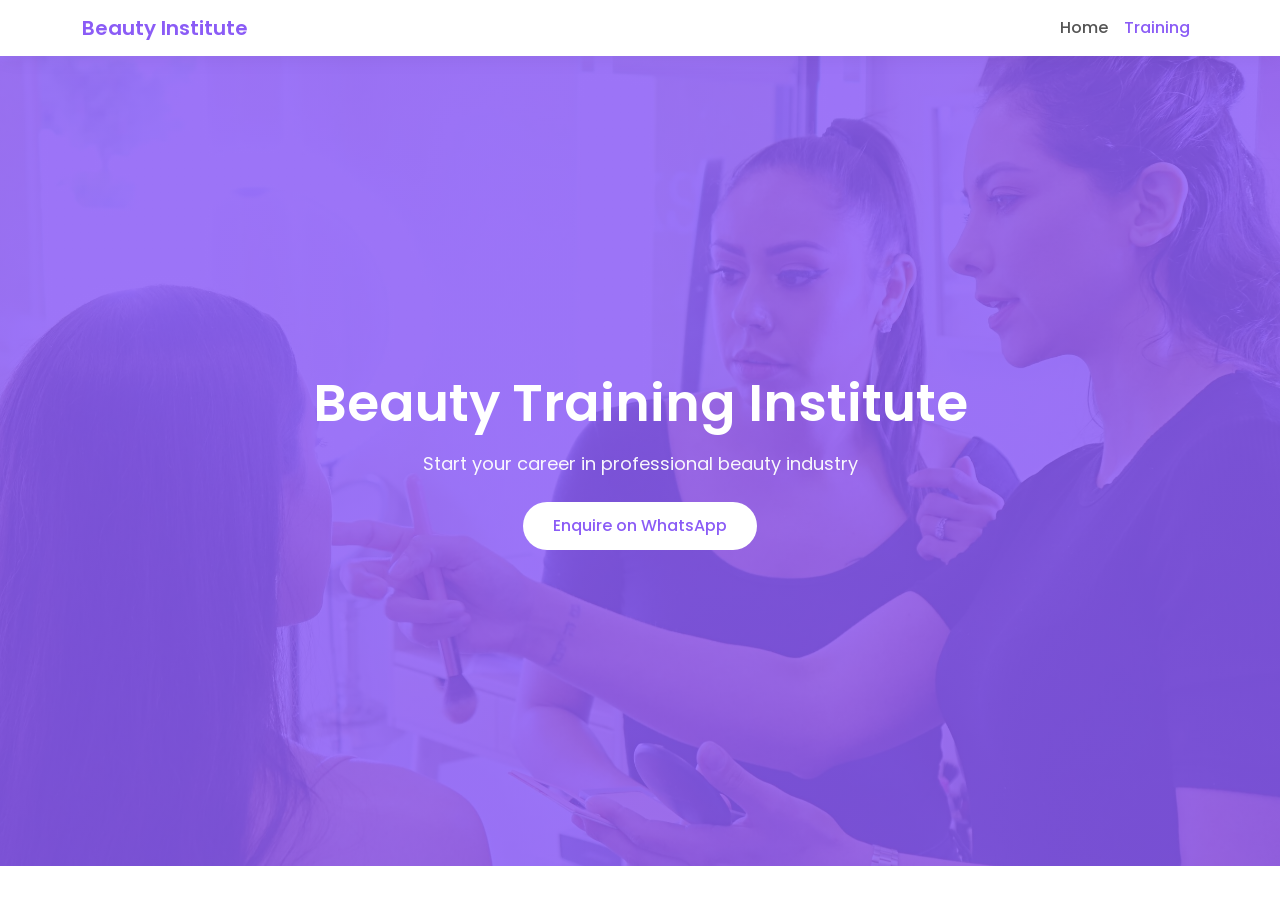
==== training.html @ db7da553 "Create training page hero section with lavender theme" ====
<!DOCTYPE html>

<html lang="en">

<head>

<meta charset="UTF-8">
<meta name="viewport" content="width=device-width, initial-scale=1.0">

<title>Beauty Training Institute</title>

<!-- Bootstrap -->

<link href="https://cdn.jsdelivr.net/npm/bootstrap@5.3.3/dist/css/bootstrap.min.css" rel="stylesheet">

<!-- Google font -->

<link href="https://fonts.googleapis.com/css2?family=Poppins:wght@300;400;500;600&display=swap" rel="stylesheet">

<!-- Training CSS -->

<link rel="stylesheet" href="css/training.css">

</head>

<body>

<!-- Navbar -->

<nav class="navbar navbar-expand-lg">

<div class="container">

<a class="navbar-brand" href="index.html">
Beauty Institute
</a>

<button class="navbar-toggler" data-bs-toggle="collapse" data-bs-target="#menu">
<span class="navbar-toggler-icon"></span>
</button>

<div class="collapse navbar-collapse" id="menu">

<ul class="navbar-nav ms-auto">

<li class="nav-item">
<a class="nav-link" href="index.html">Home</a>
</li>

<li class="nav-item">
<a class="nav-link active" href="training.html">Training</a>
</li>

</ul>

</div>

</div>

</nav>

<!-- Hero Section -->

<section class="training-hero">

<div class="container text-center">

<h1>
Beauty Training Institute
</h1>

<p>
Start your career in professional beauty industry
</p>

<a href="#" class="btn btn-lavender">
Enquire on WhatsApp
</a>

</div>

</section>

<!-- Bootstrap JS -->

<script src="https://cdn.jsdelivr.net/npm/bootstrap@5.3.3/dist/js/bootstrap.bundle.min.js"></script>

</body>

</html>
---- css/training.css ----
/* Lavender Theme */

body{

font-family:'Poppins', sans-serif;
color:#2d2d2d;

}

/* Navbar */

.navbar{

background:white;
box-shadow:0 4px 20px rgba(0,0,0,0.05);

}

.navbar-brand{

font-weight:600;
color:#8b5cf6 !important;

}

.nav-link{

color:#555 !important;

font-weight:500;

}

.nav-link.active{

color:#8b5cf6 !important;

}

/* Hero */

.training-hero{

height:90vh;

display:flex;

align-items:center;

background:

linear-gradient(rgba(139,92,246,0.85), rgba(139,92,246,0.85)),

url("../images/training-hero.jpg") center/cover;

color:white;

text-align:center;

}

.training-hero h1{

font-size:52px;

font-weight:600;

margin-bottom:15px;

}

.training-hero p{

font-size:18px;

opacity:0.95;

margin-bottom:25px;

}

/* button */

.btn-lavender{

background:white;

color:#8b5cf6;

padding:12px 30px;

border-radius:30px;

font-weight:500;

border:none;

transition:0.3s;

}

.btn-lavender:hover{

background:#ede9fe;

transform:scale(1.05);

}
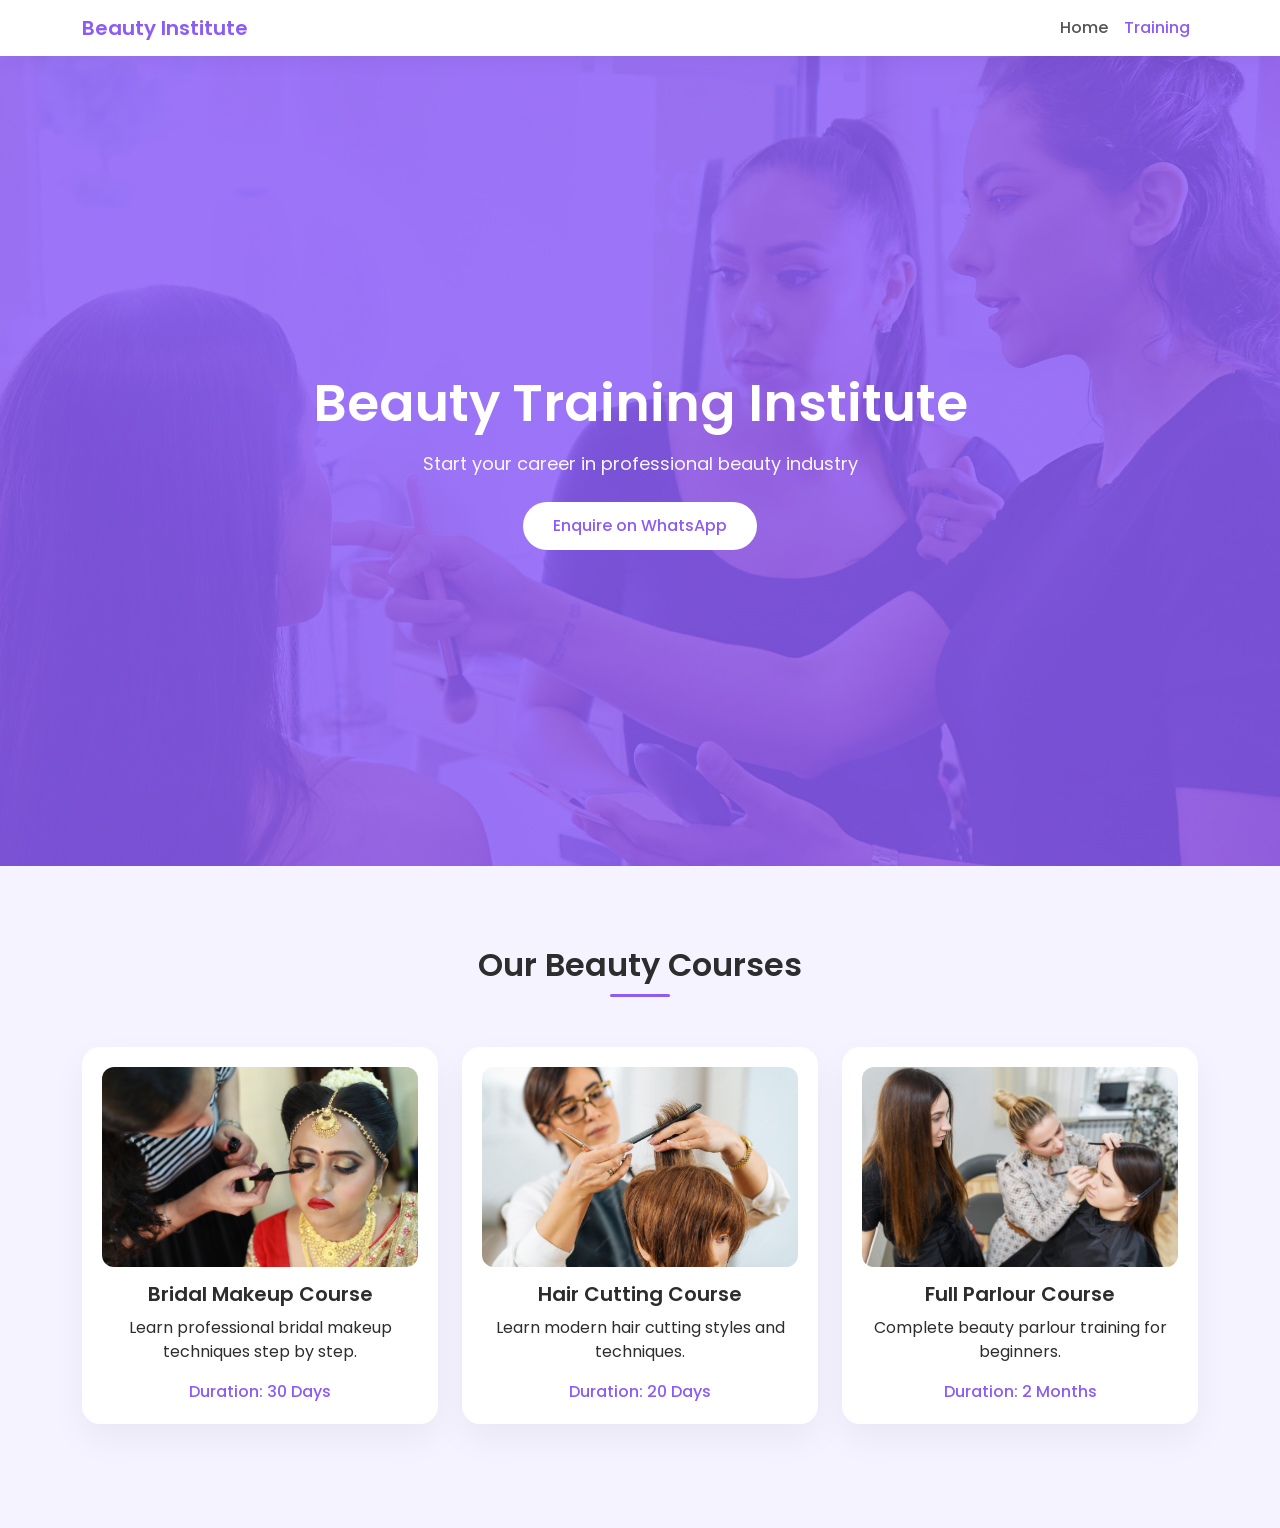
==== commit 433d5975: "Add training courses section" ====
--- a/training.html
+++ b/training.html
@@ -1,90 +1,126 @@
-<!DOCTYPE html>
+<!doctype html>
 
 <html lang="en">
+  <head>
+    <meta charset="UTF-8" />
+    <meta name="viewport" content="width=device-width, initial-scale=1.0" />
 
-<head>
+    <title>Beauty Training Institute</title>
 
-<meta charset="UTF-8">
-<meta name="viewport" content="width=device-width, initial-scale=1.0">
+    <!-- Bootstrap -->
 
-<title>Beauty Training Institute</title>
+    <link
+      href="https://cdn.jsdelivr.net/npm/bootstrap@5.3.3/dist/css/bootstrap.min.css"
+      rel="stylesheet"
+    />
 
-<!-- Bootstrap -->
+    <!-- Google font -->
 
-<link href="https://cdn.jsdelivr.net/npm/bootstrap@5.3.3/dist/css/bootstrap.min.css" rel="stylesheet">
+    <link
+      href="https://fonts.googleapis.com/css2?family=Poppins:wght@300;400;500;600&display=swap"
+      rel="stylesheet"
+    />
 
-<!-- Google font -->
+    <!-- Training CSS -->
 
-<link href="https://fonts.googleapis.com/css2?family=Poppins:wght@300;400;500;600&display=swap" rel="stylesheet">
+    <link rel="stylesheet" href="css/training.css" />
+  </head>
 
-<!-- Training CSS -->
+  <body>
+    <!-- Navbar -->
 
-<link rel="stylesheet" href="css/training.css">
+    <nav class="navbar navbar-expand-lg">
+      <div class="container">
+        <a class="navbar-brand" href="index.html"> Beauty Institute </a>
 
-</head>
+        <button
+          class="navbar-toggler"
+          data-bs-toggle="collapse"
+          data-bs-target="#menu"
+        >
+          <span class="navbar-toggler-icon"></span>
+        </button>
 
-<body>
+        <div class="collapse navbar-collapse" id="menu">
+          <ul class="navbar-nav ms-auto">
+            <li class="nav-item">
+              <a class="nav-link" href="index.html">Home</a>
+            </li>
 
-<!-- Navbar -->
+            <li class="nav-item">
+              <a class="nav-link active" href="training.html">Training</a>
+            </li>
+          </ul>
+        </div>
+      </div>
+    </nav>
 
-<nav class="navbar navbar-expand-lg">
+    <!-- Hero Section -->
 
-<div class="container">
+    <section class="training-hero">
+      <div class="container text-center">
+        <h1>Beauty Training Institute</h1>
 
-<a class="navbar-brand" href="index.html">
-Beauty Institute
-</a>
+        <p>Start your career in professional beauty industry</p>
 
-<button class="navbar-toggler" data-bs-toggle="collapse" data-bs-target="#menu">
-<span class="navbar-toggler-icon"></span>
-</button>
+        <a href="#" class="btn btn-lavender"> Enquire on WhatsApp </a>
+      </div>
+    </section>
 
-<div class="collapse navbar-collapse" id="menu">
+    <!-- Courses Section -->
 
-<ul class="navbar-nav ms-auto">
+    <section class="courses">
+      <div class="container">
+        <h2 class="section-title">Our Beauty Courses</h2>
 
-<li class="nav-item">
-<a class="nav-link" href="index.html">Home</a>
-</li>
+        <div class="row">
+          <!-- Course 1 -->
 
-<li class="nav-item">
-<a class="nav-link active" href="training.html">Training</a>
-</li>
+          <div class="col-md-4 mb-4">
+            <div class="course-card">
+              <img src="images/courses/course1.jpg" />
 
-</ul>
+              <h5>Bridal Makeup Course</h5>
 
-</div>
+              <p>Learn professional bridal makeup techniques step by step.</p>
 
-</div>
+              <span> Duration: 30 Days </span>
+            </div>
+          </div>
 
-</nav>
+          <!-- Course 2 -->
 
-<!-- Hero Section -->
+          <div class="col-md-4 mb-4">
+            <div class="course-card">
+              <img src="images/courses/course2.jpg" />
 
-<section class="training-hero">
+              <h5>Hair Cutting Course</h5>
 
-<div class="container text-center">
+              <p>Learn modern hair cutting styles and techniques.</p>
 
-<h1>
-Beauty Training Institute
-</h1>
+              <span> Duration: 20 Days </span>
+            </div>
+          </div>
 
-<p>
-Start your career in professional beauty industry
-</p>
+          <!-- Course 3 -->
 
-<a href="#" class="btn btn-lavender">
-Enquire on WhatsApp
-</a>
+          <div class="col-md-4 mb-4">
+            <div class="course-card">
+              <img src="images/courses/course3.jpg" />
 
-</div>
+              <h5>Full Parlour Course</h5>
 
-</section>
+              <p>Complete beauty parlour training for beginners.</p>
 
-<!-- Bootstrap JS -->
+              <span> Duration: 2 Months </span>
+            </div>
+          </div>
+        </div>
+      </div>
+    </section>
 
-<script src="https://cdn.jsdelivr.net/npm/bootstrap@5.3.3/dist/js/bootstrap.bundle.min.js"></script>
+    <!-- Bootstrap JS -->
 
-</body>
-
+    <script src="https://cdn.jsdelivr.net/npm/bootstrap@5.3.3/dist/js/bootstrap.bundle.min.js"></script>
+  </body>
 </html>
--- a/css/training.css
+++ b/css/training.css
@@ -106,3 +106,108 @@
 transform:scale(1.05);
 
 }
+
+
+/* spacing */
+
+section{
+
+padding:80px 0;
+
+}
+
+/* title */
+
+.section-title{
+
+text-align:center;
+
+font-weight:600;
+
+margin-bottom:50px;
+
+position:relative;
+
+}
+
+.section-title::after{
+
+content:"";
+
+width:60px;
+
+height:3px;
+
+background:#8b5cf6;
+
+display:block;
+
+margin:10px auto;
+
+border-radius:5px;
+
+}
+
+/* courses */
+
+.courses{
+
+background:#f5f3ff;
+
+}
+
+.course-card{
+
+background:white;
+
+padding:20px;
+
+border-radius:18px;
+
+text-align:center;
+
+box-shadow:0 15px 35px rgba(0,0,0,0.05);
+
+transition:0.3s;
+
+height:100%;
+
+}
+
+.course-card img{
+
+width:100%;
+
+height:200px;
+
+object-fit:cover;
+
+border-radius:12px;
+
+margin-bottom:15px;
+
+}
+
+.course-card h5{
+
+font-weight:600;
+
+margin-bottom:10px;
+
+}
+
+.course-card span{
+
+color:#8b5cf6;
+
+font-weight:500;
+
+}
+
+.course-card:hover{
+
+transform:translateY(-10px);
+
+box-shadow:0 25px 50px rgba(0,0,0,0.1);
+
+}
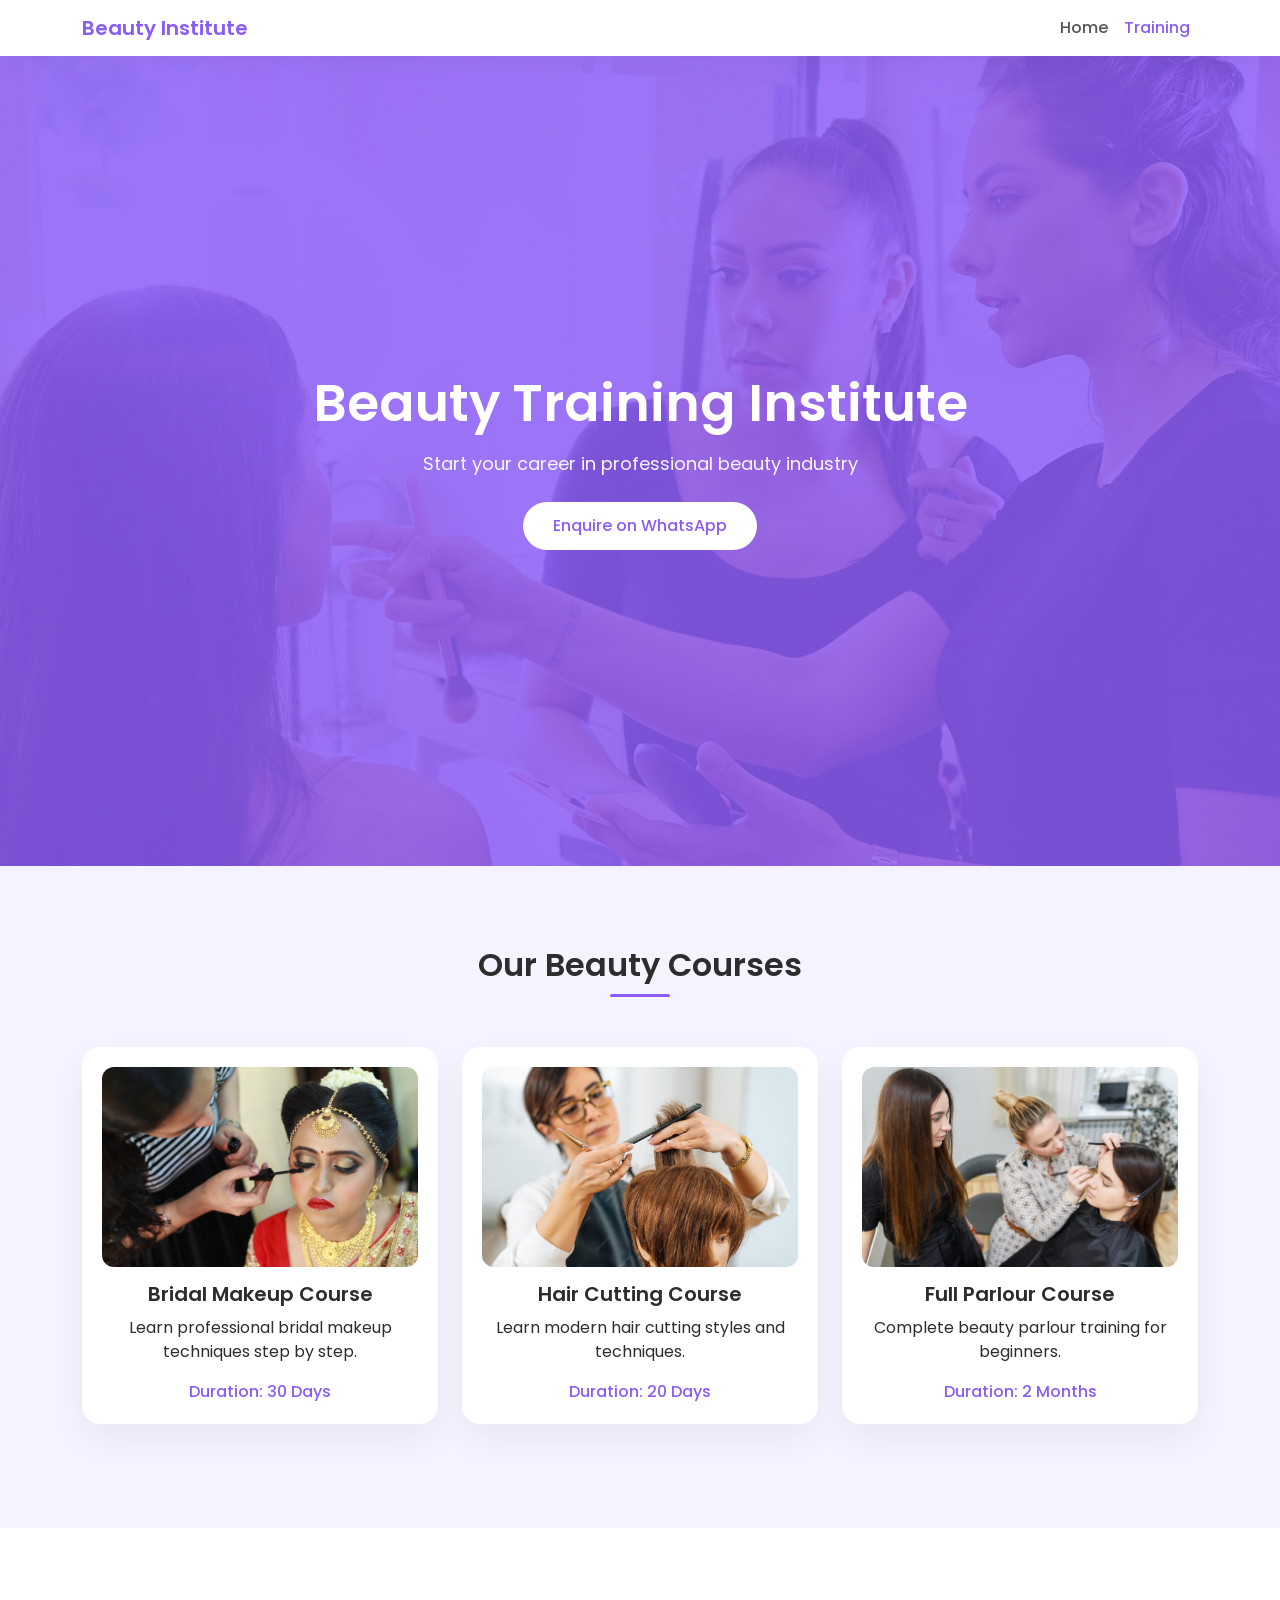
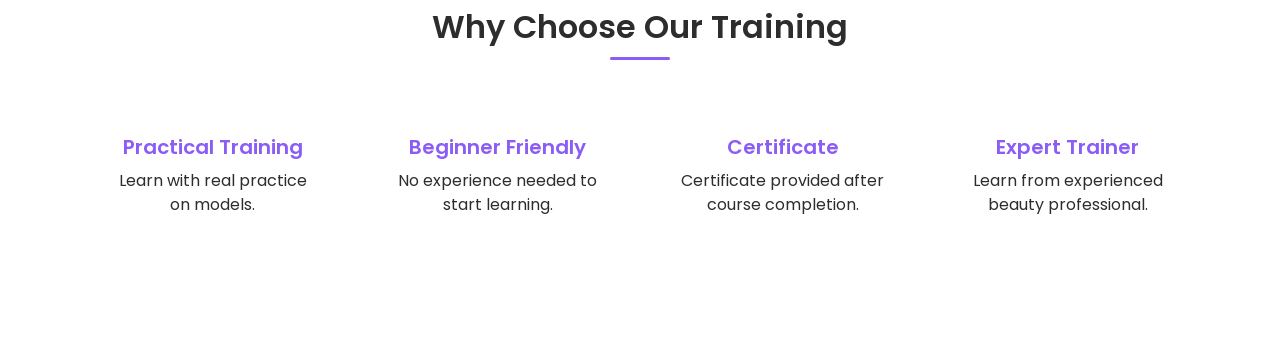
==== commit 9f7ae646: "Add why choose us section in training page" ====
--- a/training.html
+++ b/training.html
@@ -119,6 +119,48 @@
       </div>
     </section>
 
+    <!-- Why Choose Us -->
+
+    <section class="why">
+      <div class="container">
+        <h2 class="section-title">Why Choose Our Training</h2>
+
+        <div class="row text-center">
+          <div class="col-md-3 mb-4">
+            <div class="why-box">
+              <h5>Practical Training</h5>
+
+              <p>Learn with real practice on models.</p>
+            </div>
+          </div>
+
+          <div class="col-md-3 mb-4">
+            <div class="why-box">
+              <h5>Beginner Friendly</h5>
+
+              <p>No experience needed to start learning.</p>
+            </div>
+          </div>
+
+          <div class="col-md-3 mb-4">
+            <div class="why-box">
+              <h5>Certificate</h5>
+
+              <p>Certificate provided after course completion.</p>
+            </div>
+          </div>
+
+          <div class="col-md-3 mb-4">
+            <div class="why-box">
+              <h5>Expert Trainer</h5>
+
+              <p>Learn from experienced beauty professional.</p>
+            </div>
+          </div>
+        </div>
+      </div>
+    </section>
+
     <!-- Bootstrap JS -->
 
     <script src="https://cdn.jsdelivr.net/npm/bootstrap@5.3.3/dist/js/bootstrap.bundle.min.js"></script>
--- a/css/training.css
+++ b/css/training.css
@@ -211,3 +211,40 @@
 box-shadow:0 25px 50px rgba(0,0,0,0.1);
 
 }
+
+
+/* why section */
+
+.why{
+
+background:white;
+
+}
+
+.why-box{
+
+padding:25px;
+
+border-radius:15px;
+
+transition:0.3s;
+
+}
+
+.why-box:hover{
+
+background:#f5f3ff;
+
+transform:translateY(-5px);
+
+}
+
+.why-box h5{
+
+color:#8b5cf6;
+
+font-weight:600;
+
+margin-bottom:10px;
+
+}
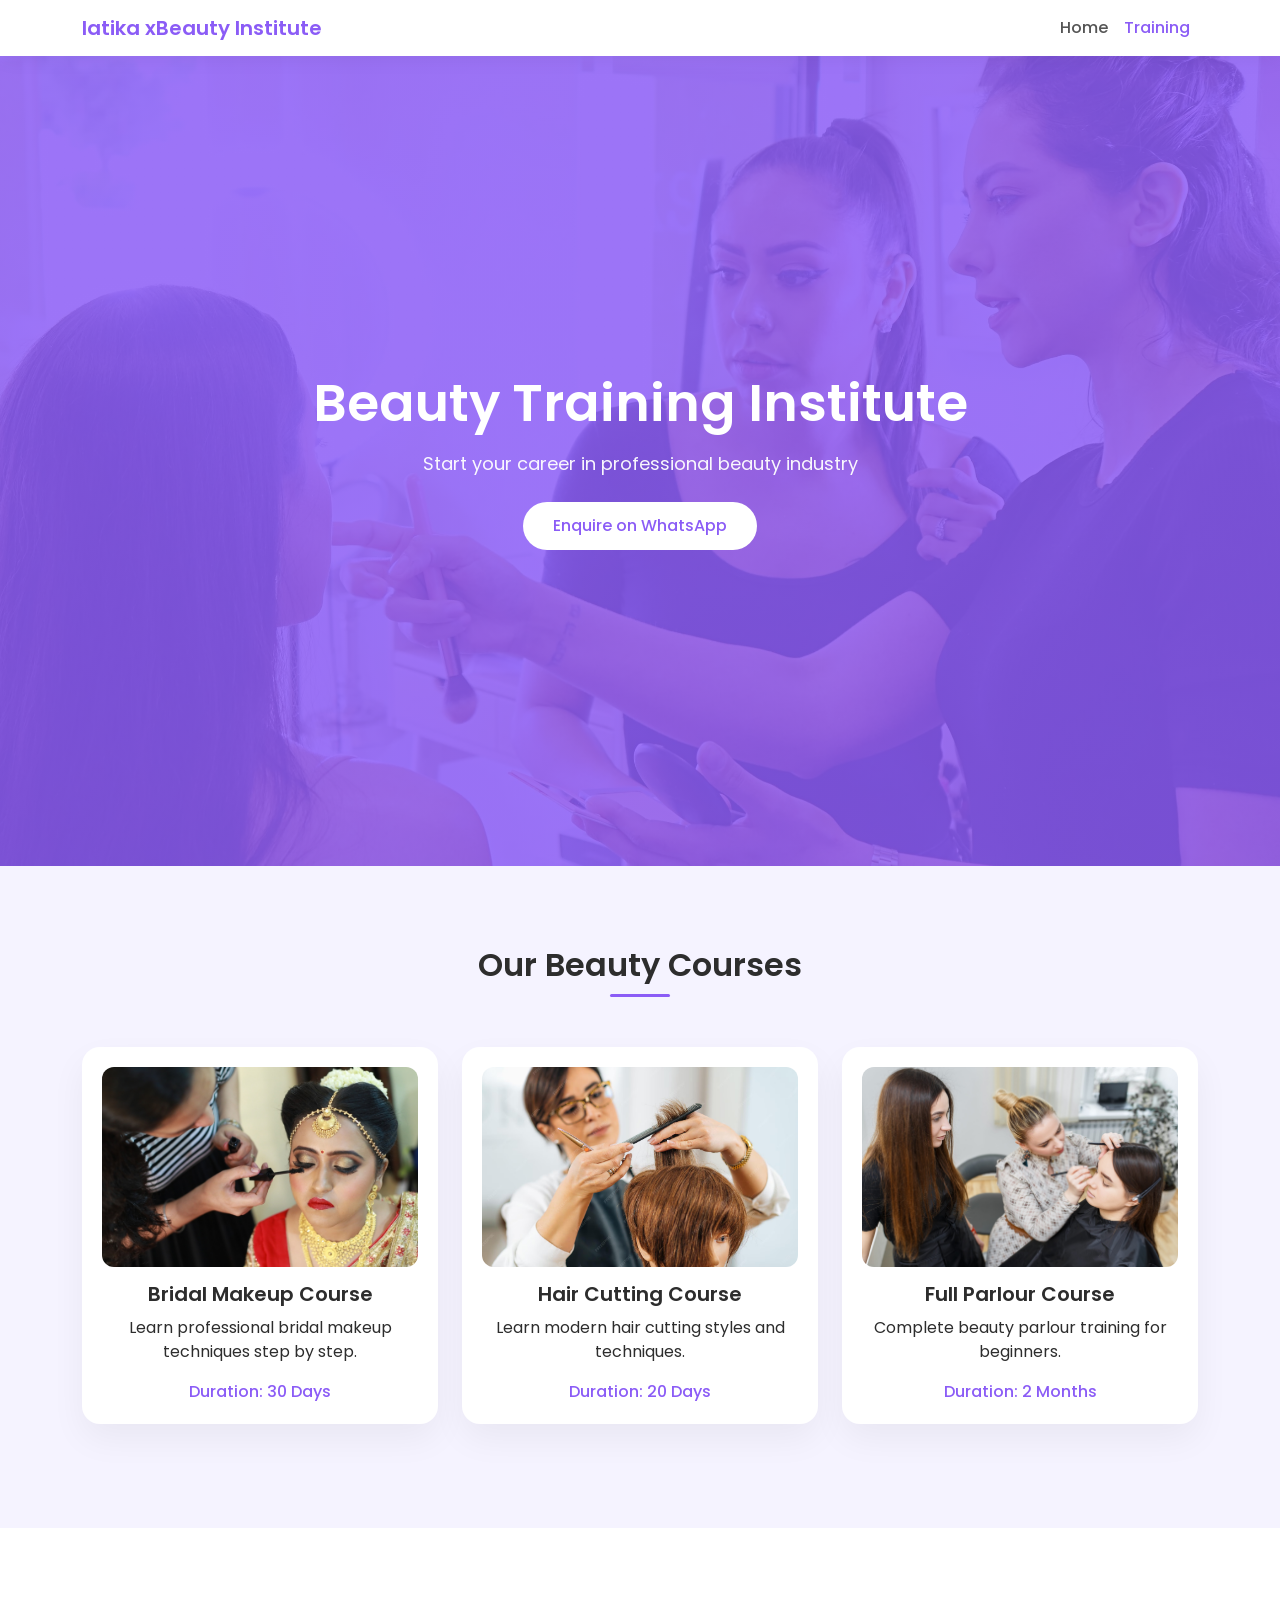
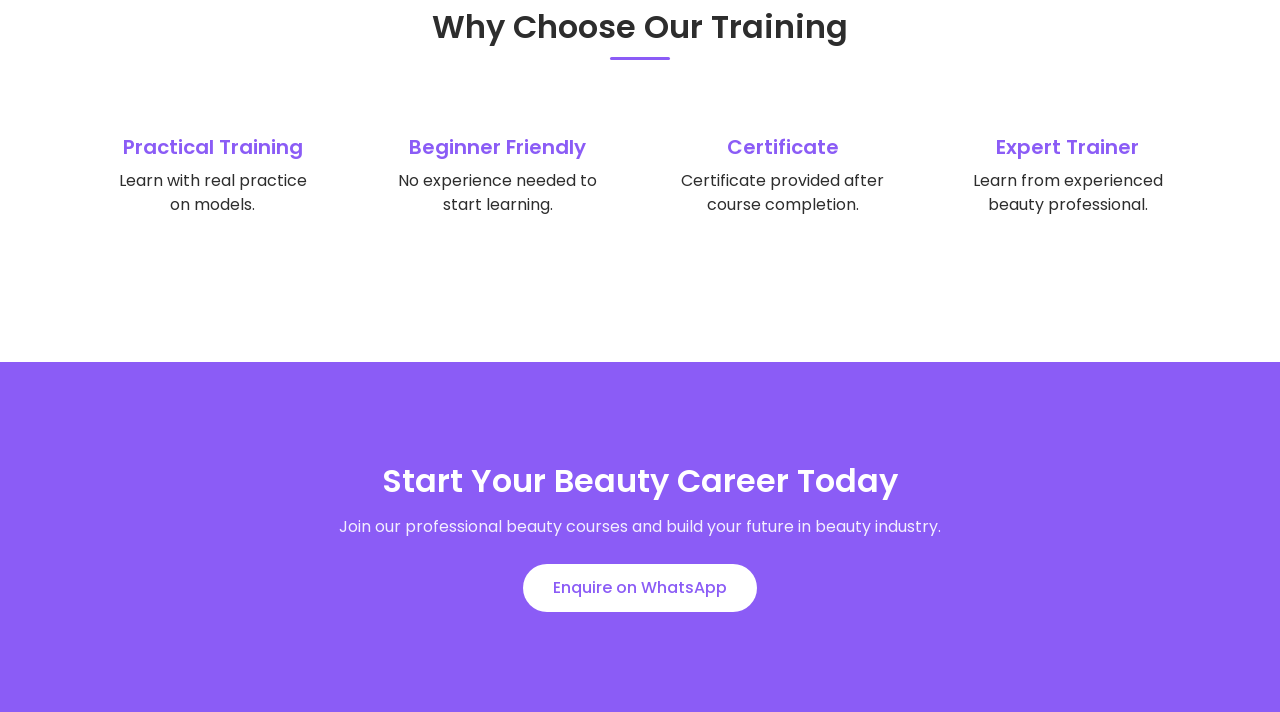
==== commit caaf8062: "Add student enquiry CTA section" ====
--- a/training.html
+++ b/training.html
@@ -31,7 +31,7 @@
 
     <nav class="navbar navbar-expand-lg">
       <div class="container">
-        <a class="navbar-brand" href="index.html"> Beauty Institute </a>
+        <a class="navbar-brand" href="index.html"> latika xBeauty Institute </a>
 
         <button
           class="navbar-toggler"
@@ -161,6 +161,23 @@
       </div>
     </section>
 
+    <!-- CTA Section -->
+
+    <section class="cta">
+      <div class="container text-center">
+        <h2>Start Your Beauty Career Today</h2>
+
+        <p>
+          Join our professional beauty courses and build your future in beauty
+          industry.
+        </p>
+
+        <a href="https://wa.me/919999999999" class="btn btn-lavender">
+          Enquire on WhatsApp
+        </a>
+      </div>
+    </section>
+
     <!-- Bootstrap JS -->
 
     <script src="https://cdn.jsdelivr.net/npm/bootstrap@5.3.3/dist/js/bootstrap.bundle.min.js"></script>
--- a/css/training.css
+++ b/css/training.css
@@ -248,3 +248,40 @@
 margin-bottom:10px;
 
 }
+
+
+/* CTA */
+
+.cta{
+
+background:#8b5cf6;
+
+color:white;
+
+padding:100px 0;
+
+}
+
+.cta h2{
+
+font-weight:600;
+
+margin-bottom:15px;
+
+}
+
+.cta p{
+
+opacity:0.9;
+
+margin-bottom:25px;
+
+}
+
+.cta .btn-lavender{
+
+background:white;
+
+color:#8b5cf6;
+
+}
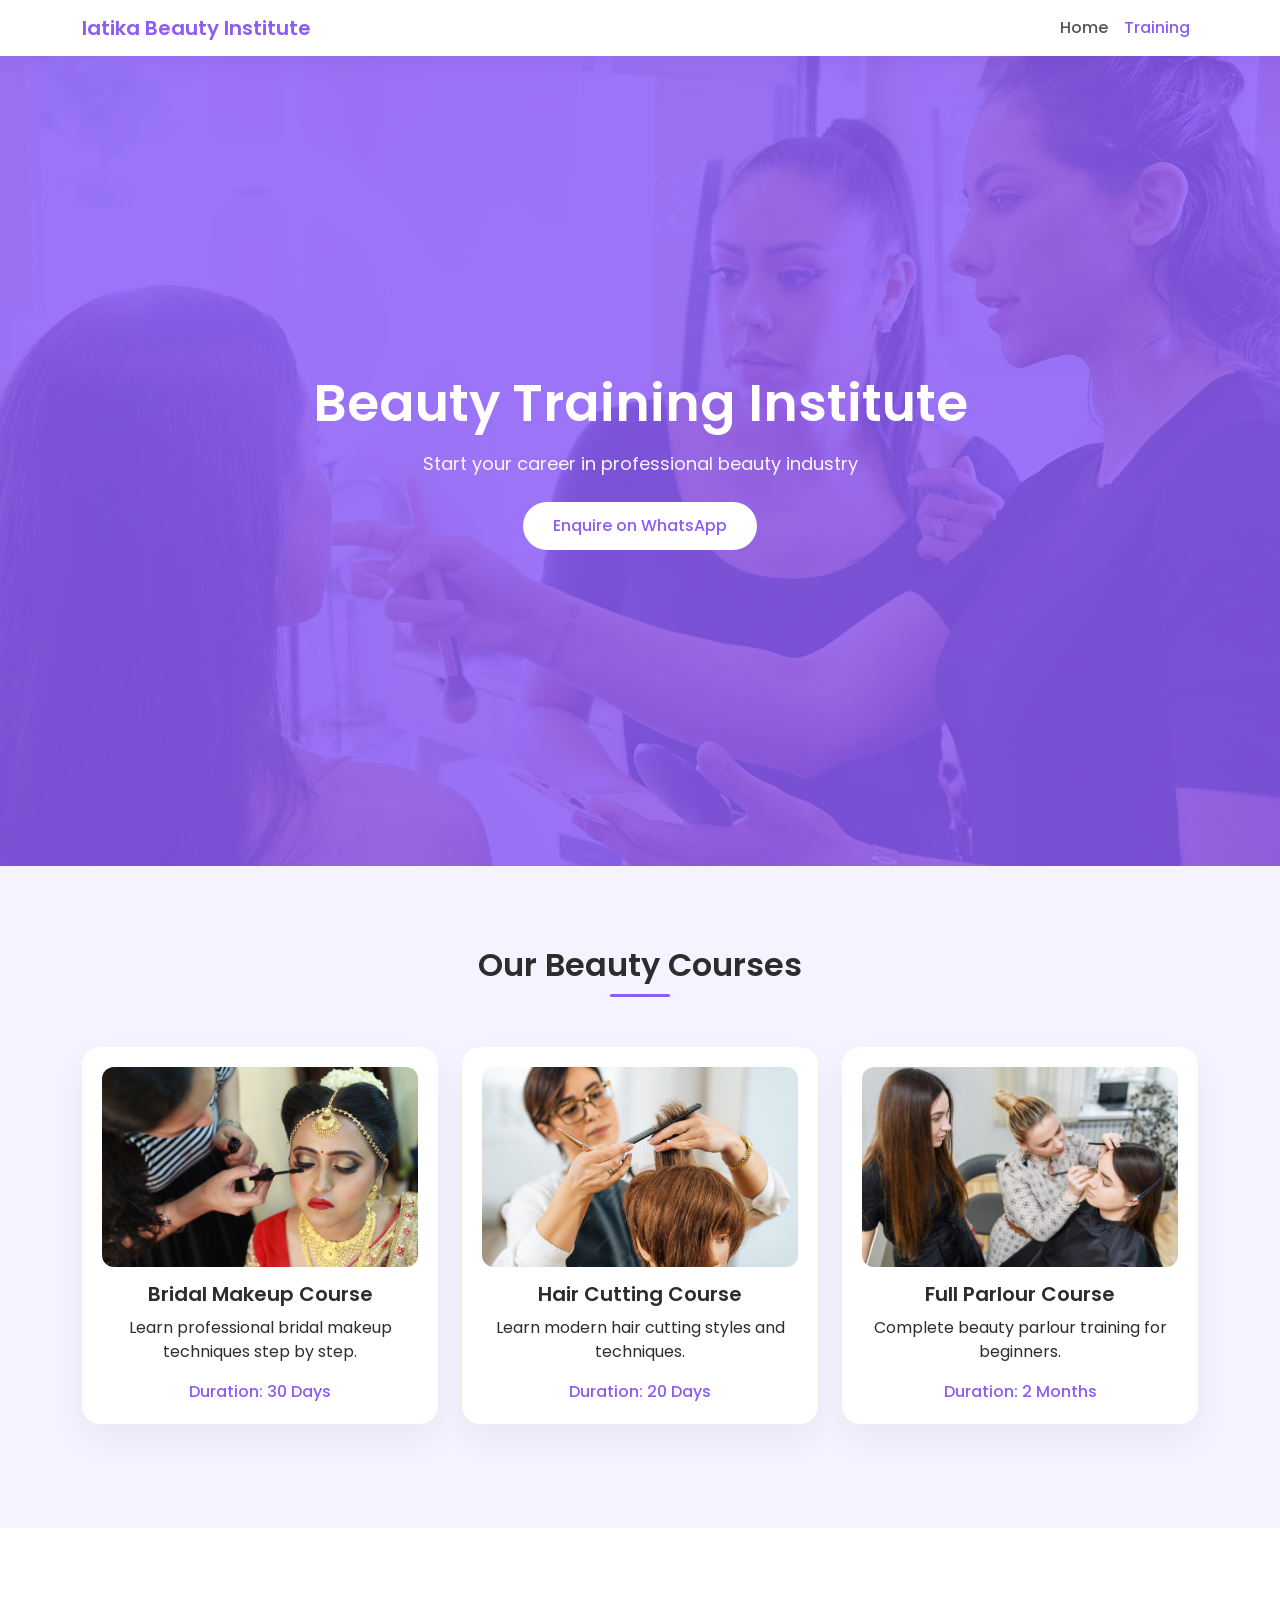
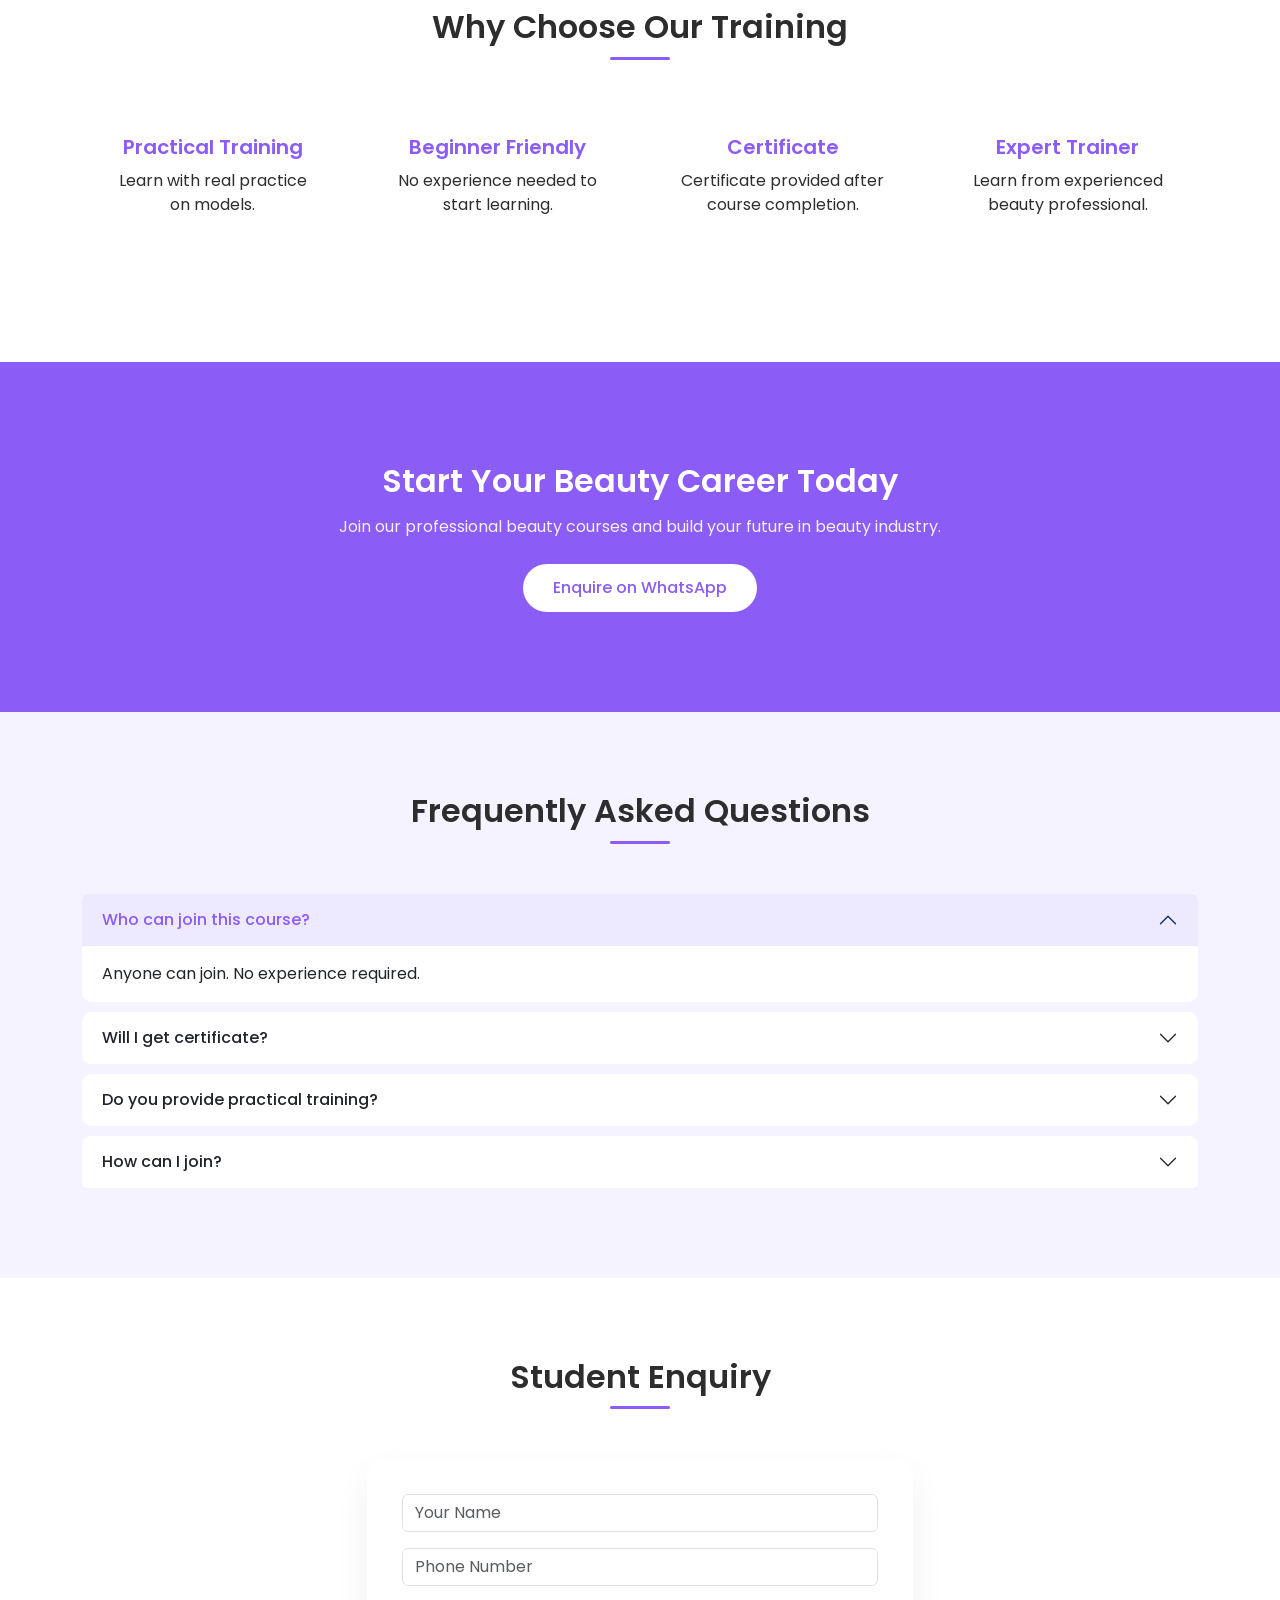
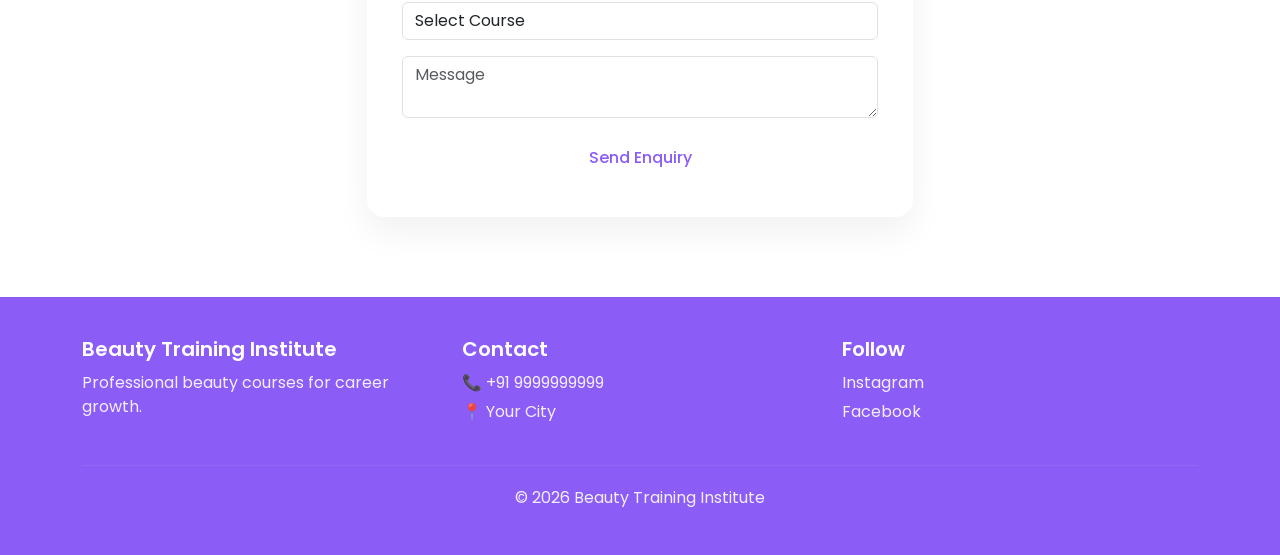
==== commit b9999787: "Complete training page with FAQ enquiry footer" ====
--- a/training.html
+++ b/training.html
@@ -31,7 +31,7 @@
 
     <nav class="navbar navbar-expand-lg">
       <div class="container">
-        <a class="navbar-brand" href="index.html"> latika xBeauty Institute </a>
+        <a class="navbar-brand" href="index.html"> latika Beauty Institute </a>
 
         <button
           class="navbar-toggler"
@@ -178,6 +178,165 @@
       </div>
     </section>
 
+    <!-- FAQ Section -->
+
+    <section class="faq">
+      <div class="container">
+        <h2 class="section-title">Frequently Asked Questions</h2>
+
+        <div class="accordion" id="faqAccordion">
+          <div class="accordion-item">
+            <h2 class="accordion-header">
+              <button
+                class="accordion-button"
+                data-bs-toggle="collapse"
+                data-bs-target="#faq1"
+              >
+                Who can join this course?
+              </button>
+            </h2>
+
+            <div id="faq1" class="accordion-collapse collapse show">
+              <div class="accordion-body">
+                Anyone can join. No experience required.
+              </div>
+            </div>
+          </div>
+
+          <div class="accordion-item">
+            <h2 class="accordion-header">
+              <button
+                class="accordion-button collapsed"
+                data-bs-toggle="collapse"
+                data-bs-target="#faq2"
+              >
+                Will I get certificate?
+              </button>
+            </h2>
+
+            <div id="faq2" class="accordion-collapse collapse">
+              <div class="accordion-body">
+                Yes, certificate will be provided after course completion.
+              </div>
+            </div>
+          </div>
+
+          <div class="accordion-item">
+            <h2 class="accordion-header">
+              <button
+                class="accordion-button collapsed"
+                data-bs-toggle="collapse"
+                data-bs-target="#faq3"
+              >
+                Do you provide practical training?
+              </button>
+            </h2>
+
+            <div id="faq3" class="accordion-collapse collapse">
+              <div class="accordion-body">
+                Yes, we focus on practical training with real practice.
+              </div>
+            </div>
+          </div>
+
+          <div class="accordion-item">
+            <h2 class="accordion-header">
+              <button
+                class="accordion-button collapsed"
+                data-bs-toggle="collapse"
+                data-bs-target="#faq4"
+              >
+                How can I join?
+              </button>
+            </h2>
+
+            <div id="faq4" class="accordion-collapse collapse">
+              <div class="accordion-body">
+                You can contact us on WhatsApp or fill enquiry form.
+              </div>
+            </div>
+          </div>
+        </div>
+      </div>
+    </section>
+
+    <!-- Student Enquiry -->
+
+    <section class="enquiry">
+      <div class="container">
+        <h2 class="section-title">Student Enquiry</h2>
+
+        <div class="row justify-content-center">
+          <div class="col-md-6">
+            <form>
+              <input
+                type="text"
+                class="form-control mb-3"
+                placeholder="Your Name"
+              />
+
+              <input
+                type="tel"
+                class="form-control mb-3"
+                placeholder="Phone Number"
+              />
+
+              <select class="form-control mb-3">
+                <option>Select Course</option>
+
+                <option>Bridal Makeup</option>
+
+                <option>Hair Cutting</option>
+
+                <option>Full Parlour Course</option>
+              </select>
+
+              <textarea
+                class="form-control mb-3"
+                placeholder="Message"
+              ></textarea>
+
+              <button class="btn btn-lavender w-100">Send Enquiry</button>
+            </form>
+          </div>
+        </div>
+      </div>
+    </section>
+
+    <!-- Footer -->
+
+    <footer class="footer">
+      <div class="container">
+        <div class="row">
+          <div class="col-md-4 mb-3">
+            <h5>Beauty Training Institute</h5>
+
+            <p>Professional beauty courses for career growth.</p>
+          </div>
+
+          <div class="col-md-4 mb-3">
+            <h5>Contact</h5>
+
+            <p>📞 +91 9999999999</p>
+
+            <p>📍 Your City</p>
+          </div>
+
+          <div class="col-md-4 mb-3">
+            <h5>Follow</h5>
+
+            <p>Instagram</p>
+
+            <p>Facebook</p>
+          </div>
+        </div>
+
+        <hr />
+
+        <p class="text-center">© 2026 Beauty Training Institute</p>
+      </div>
+    </footer>
+
     <!-- Bootstrap JS -->
 
     <script src="https://cdn.jsdelivr.net/npm/bootstrap@5.3.3/dist/js/bootstrap.bundle.min.js"></script>
--- a/css/training.css
+++ b/css/training.css
@@ -1,287 +1,299 @@
 /* Lavender Theme */
 
-body{
-
-font-family:'Poppins', sans-serif;
-color:#2d2d2d;
-
+body {
+  font-family: "Poppins", sans-serif;
+  color: #2d2d2d;
 }
 
 /* Navbar */
 
-.navbar{
-
-background:white;
-box-shadow:0 4px 20px rgba(0,0,0,0.05);
-
-}
-
-.navbar-brand{
-
-font-weight:600;
-color:#8b5cf6 !important;
-
-}
-
-.nav-link{
-
-color:#555 !important;
-
-font-weight:500;
-
-}
-
-.nav-link.active{
-
-color:#8b5cf6 !important;
-
+.navbar {
+  position: sticky;
+  top: 0;
+  z-index: 1000;
+  background: white;
+  box-shadow: 0 4px 20px rgba(0, 0, 0, 0.05);
+}
+
+.navbar-brand {
+  font-weight: 600;
+  color: #8b5cf6 !important;
+}
+
+.nav-link {
+  color: #555 !important;
+
+  font-weight: 500;
+}
+
+.nav-link.active {
+  color: #8b5cf6 !important;
 }
 
 /* Hero */
 
-.training-hero{
-
-height:90vh;
-
-display:flex;
-
-align-items:center;
-
-background:
-
-linear-gradient(rgba(139,92,246,0.85), rgba(139,92,246,0.85)),
-
-url("../images/training-hero.jpg") center/cover;
-
-color:white;
-
-text-align:center;
-
-}
-
-.training-hero h1{
-
-font-size:52px;
-
-font-weight:600;
-
-margin-bottom:15px;
-
-}
-
-.training-hero p{
-
-font-size:18px;
-
-opacity:0.95;
-
-margin-bottom:25px;
-
+.training-hero {
+  height: 90vh;
+
+  display: flex;
+
+  align-items: center;
+
+  background:
+    linear-gradient(rgba(139, 92, 246, 0.85), rgba(139, 92, 246, 0.85)),
+    url("../images/training-hero.jpg") center/cover;
+
+  color: white;
+
+  text-align: center;
+}
+
+.training-hero h1 {
+  font-size: 52px;
+
+  font-weight: 600;
+
+  margin-bottom: 15px;
+}
+
+.training-hero p {
+  font-size: 18px;
+
+  opacity: 0.95;
+
+  margin-bottom: 25px;
 }
 
 /* button */
 
-.btn-lavender{
-
-background:white;
-
-color:#8b5cf6;
-
-padding:12px 30px;
-
-border-radius:30px;
-
-font-weight:500;
-
-border:none;
-
-transition:0.3s;
-
-}
-
-.btn-lavender:hover{
-
-background:#ede9fe;
-
-transform:scale(1.05);
-
-}
-
+.btn-lavender {
+  background: white;
+
+  color: #8b5cf6;
+
+  padding: 12px 30px;
+
+  border-radius: 30px;
+
+  font-weight: 500;
+
+  border: none;
+
+  transition: 0.3s;
+}
+
+.btn-lavender:hover {
+  background: #ede9fe;
+
+  transform: scale(1.05);
+}
 
 /* spacing */
 
-section{
-
-padding:80px 0;
-
+section {
+  padding: 80px 0;
 }
 
 /* title */
 
-.section-title{
-
-text-align:center;
-
-font-weight:600;
-
-margin-bottom:50px;
-
-position:relative;
-
-}
-
-.section-title::after{
-
-content:"";
-
-width:60px;
-
-height:3px;
-
-background:#8b5cf6;
-
-display:block;
-
-margin:10px auto;
-
-border-radius:5px;
-
+.section-title {
+  text-align: center;
+
+  font-weight: 600;
+
+  margin-bottom: 50px;
+
+  position: relative;
+}
+
+.section-title::after {
+  content: "";
+
+  width: 60px;
+
+  height: 3px;
+
+  background: #8b5cf6;
+
+  display: block;
+
+  margin: 10px auto;
+
+  border-radius: 5px;
 }
 
 /* courses */
 
-.courses{
-
-background:#f5f3ff;
-
-}
-
-.course-card{
-
-background:white;
-
-padding:20px;
-
-border-radius:18px;
-
-text-align:center;
-
-box-shadow:0 15px 35px rgba(0,0,0,0.05);
-
-transition:0.3s;
-
-height:100%;
-
-}
-
-.course-card img{
-
-width:100%;
-
-height:200px;
-
-object-fit:cover;
-
-border-radius:12px;
-
-margin-bottom:15px;
-
-}
-
-.course-card h5{
-
-font-weight:600;
-
-margin-bottom:10px;
-
-}
-
-.course-card span{
-
-color:#8b5cf6;
-
-font-weight:500;
-
-}
-
-.course-card:hover{
-
-transform:translateY(-10px);
-
-box-shadow:0 25px 50px rgba(0,0,0,0.1);
-
-}
-
+.courses {
+  background: #f5f3ff;
+}
+
+.course-card {
+  background: white;
+
+  padding: 20px;
+
+  border-radius: 18px;
+
+  text-align: center;
+
+  box-shadow: 0 15px 35px rgba(0, 0, 0, 0.05);
+
+  transition: 0.3s;
+
+  height: 100%;
+}
+
+.course-card img {
+  width: 100%;
+
+  height: 200px;
+
+  object-fit: cover;
+
+  border-radius: 12px;
+
+  margin-bottom: 15px;
+}
+
+.course-card h5 {
+  font-weight: 600;
+
+  margin-bottom: 10px;
+}
+
+.course-card span {
+  color: #8b5cf6;
+
+  font-weight: 500;
+}
+
+.course-card:hover {
+  transform: translateY(-10px);
+
+  box-shadow: 0 25px 50px rgba(0, 0, 0, 0.1);
+}
 
 /* why section */
 
-.why{
-
-background:white;
-
-}
-
-.why-box{
-
-padding:25px;
-
-border-radius:15px;
-
-transition:0.3s;
-
-}
-
-.why-box:hover{
-
-background:#f5f3ff;
-
-transform:translateY(-5px);
-
-}
-
-.why-box h5{
-
-color:#8b5cf6;
-
-font-weight:600;
-
-margin-bottom:10px;
-
-}
-
+.why {
+  background: white;
+}
+
+.why-box {
+  padding: 25px;
+
+  border-radius: 15px;
+
+  transition: 0.3s;
+}
+
+.why-box:hover {
+  background: #f5f3ff;
+
+  transform: translateY(-5px);
+}
+
+.why-box h5 {
+  color: #8b5cf6;
+
+  font-weight: 600;
+
+  margin-bottom: 10px;
+}
 
 /* CTA */
 
-.cta{
-
-background:#8b5cf6;
-
-color:white;
-
-padding:100px 0;
-
-}
-
-.cta h2{
-
-font-weight:600;
-
-margin-bottom:15px;
-
-}
-
-.cta p{
-
-opacity:0.9;
-
-margin-bottom:25px;
-
-}
-
-.cta .btn-lavender{
-
-background:white;
-
-color:#8b5cf6;
-
-}
+.cta {
+  background: #8b5cf6;
+
+  color: white;
+
+  padding: 100px 0;
+}
+
+.cta h2 {
+  font-weight: 600;
+
+  margin-bottom: 15px;
+}
+
+.cta p {
+  opacity: 0.9;
+
+  margin-bottom: 25px;
+}
+
+.cta .btn-lavender {
+  background: white;
+
+  color: #8b5cf6;
+}
+
+/* FAQ */
+
+.faq {
+  background: #f5f3ff;
+}
+
+.accordion-button {
+  font-weight: 500;
+}
+
+.accordion-button:not(.collapsed) {
+  background: #ede9fe;
+
+  color: #8b5cf6;
+
+  box-shadow: none;
+}
+
+.accordion-item {
+  border: none;
+
+  margin-bottom: 10px;
+
+  border-radius: 10px;
+
+  overflow: hidden;
+}
+
+/* enquiry */
+
+.enquiry {
+  background: white;
+}
+
+.enquiry form {
+  padding: 35px;
+
+  border-radius: 18px;
+
+  box-shadow: 0 15px 35px rgba(0, 0, 0, 0.06);
+}
+
+.footer {
+  background: #8b5cf6;
+
+  color: white;
+
+  padding: 40px 0;
+}
+
+.footer h5 {
+  font-weight: 600;
+
+  margin-bottom: 10px;
+}
+
+.footer p {
+  opacity: 0.9;
+
+  margin-bottom: 5px;
+}
+
+.footer hr {
+  border-color: rgba(255, 255, 255, 0.3);
+
+  margin: 20px 0;
+}
